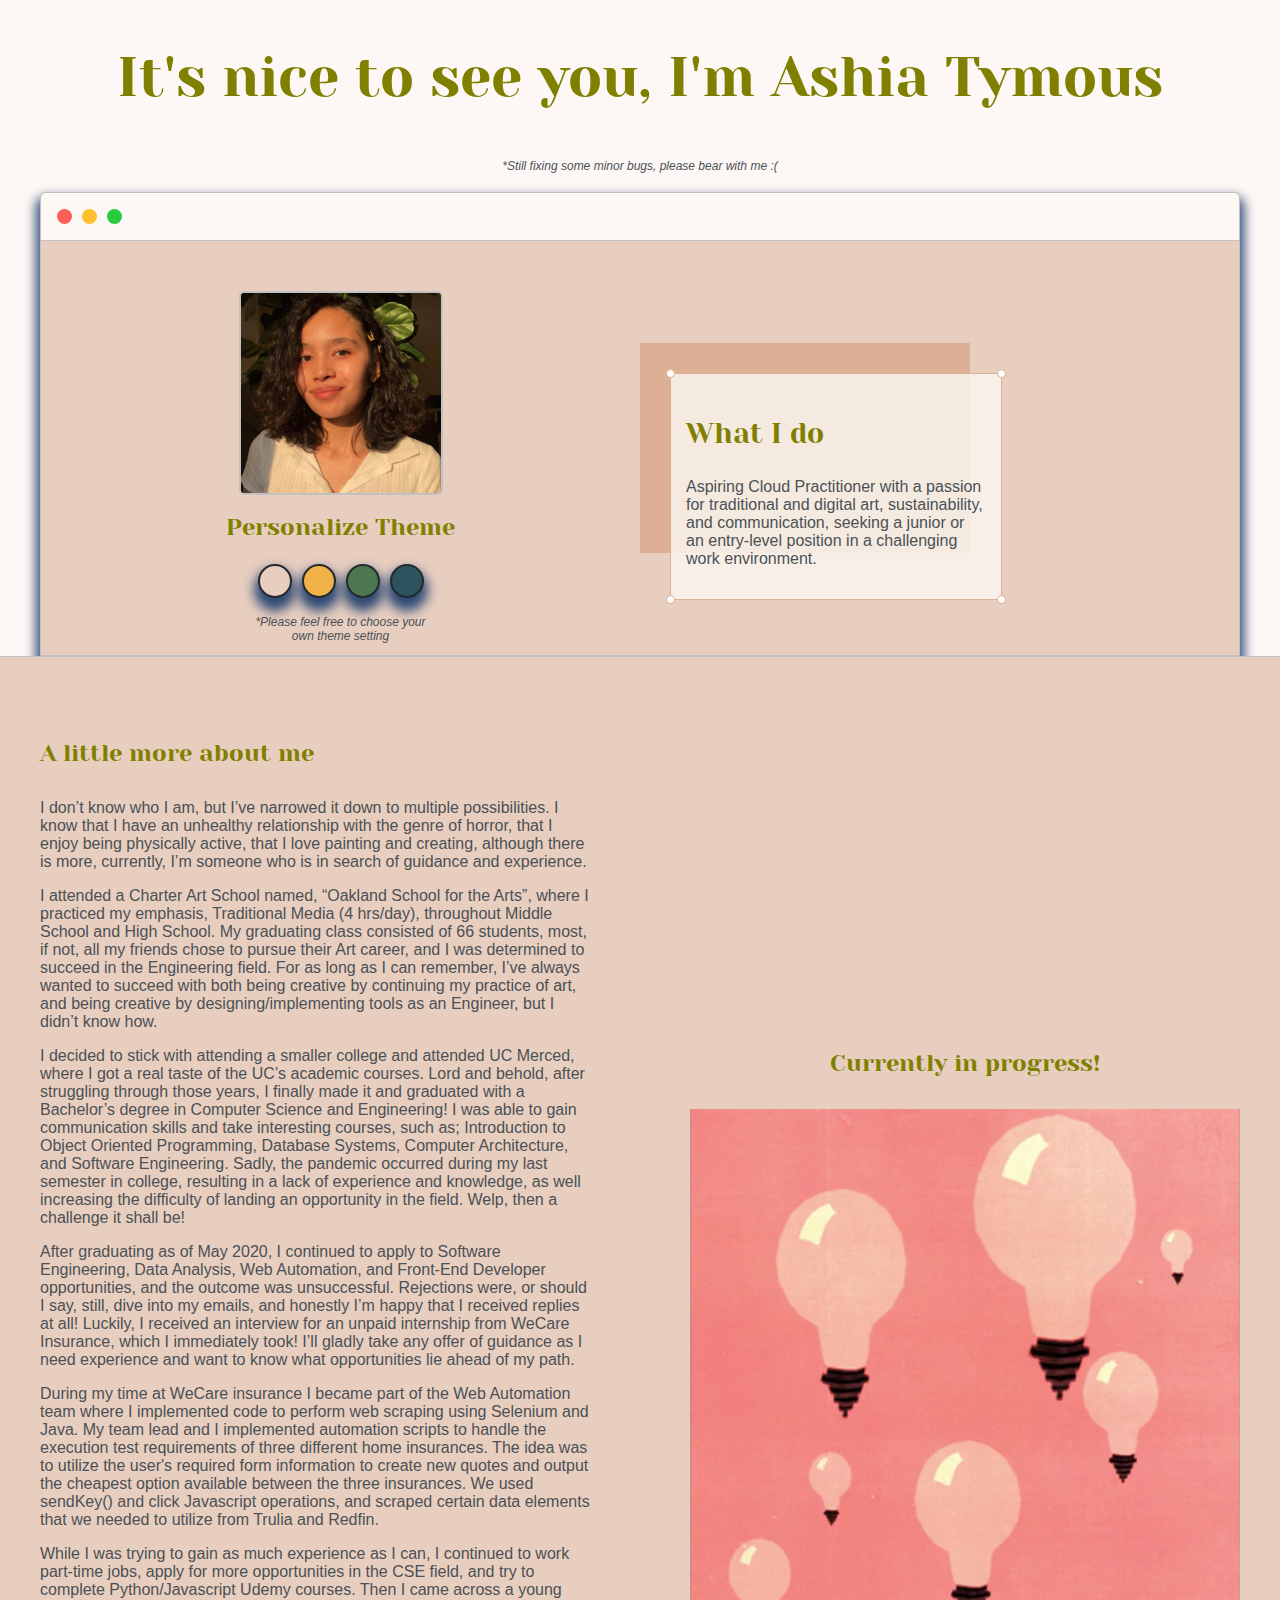
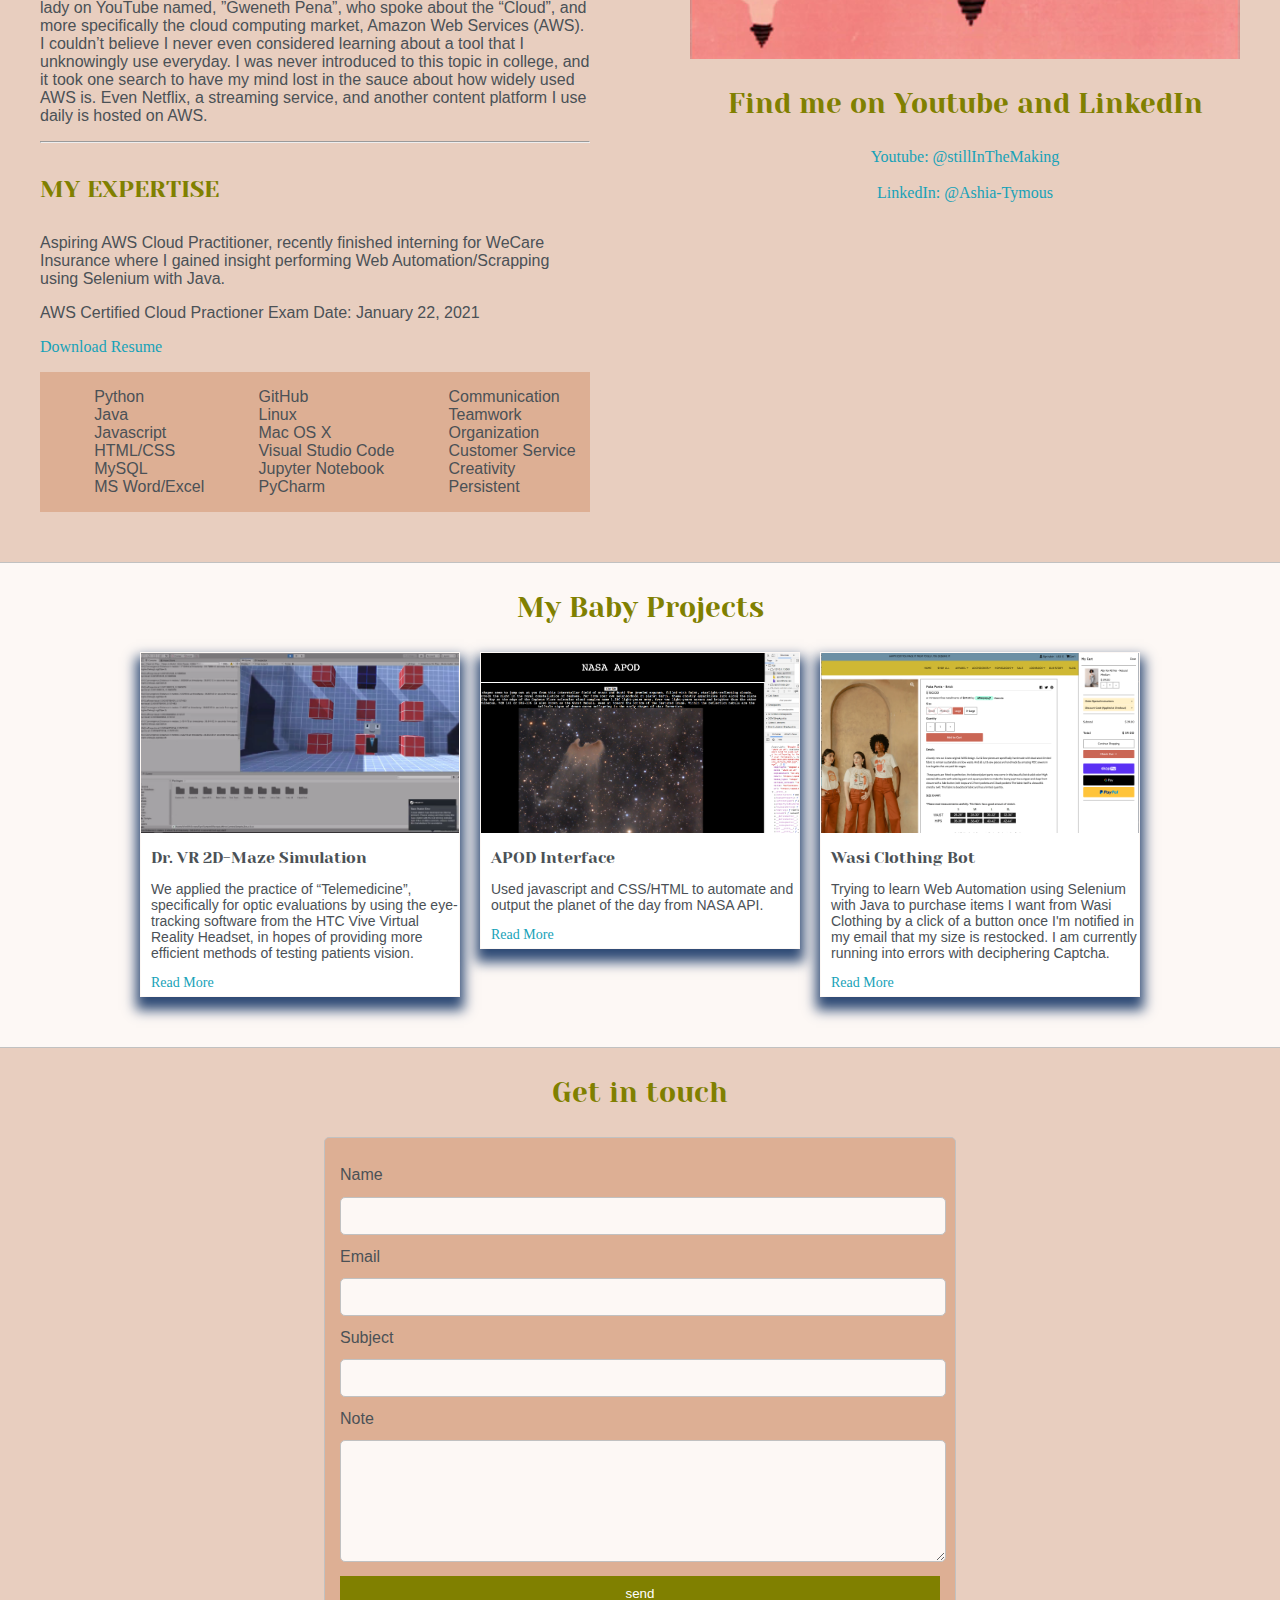
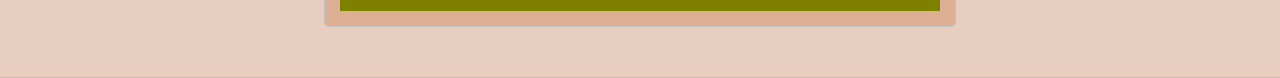
==== index.html @ 69b0d02c "Introduction paragraph" ====
<!DOCTYPE html>
<html lang="en">

<head>
    <meta charset="UTF-8">
    <meta name="viewport" content="width=device-width, initial-scale=1.0, maximum-scale=1,minimum-scale=1">

    <link href="https://fonts.googleapis.com/css2?family=Yeseva+One&display=swap" rel="stylesheet">

   


    <link rel="stylesheet" type="text/css" href="default.css">

     <link id="color-theme" rel="stylesheet" type="text/css" href="">

    <title>Ashia Tymous</title>

</head>

<body>

    <section class="s1">
        <div class="main-container">
            <div class="greeting-wrapper">
                <h1>It's nice to see you, I'm Ashia Tymous</h1>
                <p id="settings-note">*Still fixing some minor bugs, please bear with me :(</p>
            </div>

            <div class="intro-wrapper">
                <div class="navi-wrapper">
                    <div class="dots-wrapper">
                        <div id="dot1" class="browser-dot"> 
                        </div>
                        <div id="dot2" class="browser-dot"> 
                        </div>
                        <div id="dot3" class="browser-dot"> 
                        </div>
                    </div>
                    <ul id="navi">
                        <li><a href="#">Contact</a></li>
                    </ul>
                </div>

                <div class="left-column">
                    <img id="profilePict" src="images/selfie.jpg">
                    <h4 style="text-align: center; line-height:0;">Personalize Theme</h4>
                    <div id="color-theme-wrapper">
                        <div data-mode="kawaii" id="kawaii-feel" class="color-theme-dot"></div>
                        <div data-mode="egg" id="egg-feel" class="color-theme-dot"></div>
                        <div data-mode="green" id="green-feel" class="color-theme-dot"></div>
                        <div data-mode="night" id="night-feel" class="color-theme-dot"></div>
                    </div>
                    <p id="settings-note">*Please feel free to choose your <br>own theme setting</p>
                </div>

                <div class="right-column">

                    <div id="opener-shadow">
                        <div id="opener">
                            <div id="top-left" class="corner"></div>
                            <div id="top-right" class="corner"></div>
                            <h3>What I do</h3>
                            <p>Aspiring Cloud Practitioner with a passion for traditional and digital art, sustainability, and communication, seeking a junior or an entry-level position in a challenging work environment. </p>
                            <div id="bottom-right" class="corner"></div>
                            <div id="bottom-left" class="corner"></div>
                        </div>
                    </div>
                </div>
                
            </div>
        </div>

    </section>
    <section class="s2">
        <div class="main-container">
            <div class="about-me-wrapper">
                <div class="more-about-me">
                    <h4>A little more about me</h4>

                    <p>I don’t know who I am, but I’ve narrowed it down to multiple possibilities. I know that I have an unhealthy relationship with the genre of horror, that I enjoy being physically active, that I love painting and creating, although there is more, currently, I’m someone who is in search of guidance and experience.</p>

                    <p>I attended a Charter Art School named, “Oakland School for the Arts”, where I practiced my emphasis, Traditional Media (4 hrs/day), throughout Middle School and High School. My graduating class consisted of 66 students, most, if not, all my friends chose to pursue their Art career, and I was determined to succeed in the Engineering field. For as long as I can remember, I’ve always wanted to succeed with both being creative by continuing my practice of art, and being creative by designing/implementing tools as an Engineer, but I didn’t know how.
                    </p>

                    <p>I decided to stick with attending a smaller college and attended UC Merced, where I got a real taste of the UC’s academic courses. Lord and behold, after struggling through those years, I finally made it and graduated with a Bachelor’s degree in Computer Science and Engineering! I was able to gain communication skills and take interesting courses, such as; Introduction to Object Oriented Programming, Database Systems, Computer Architecture, and Software Engineering. Sadly, the pandemic occurred during my last semester in college, resulting in a lack of experience and knowledge, as well increasing the difficulty of landing an opportunity in the field. Welp, then a challenge it shall be!</p>

                    <p>After graduating as of May 2020, I continued to apply to Software Engineering, Data Analysis, Web Automation, and Front-End Developer opportunities, and the outcome was unsuccessful. Rejections were, or should I say, still, dive into my emails, and honestly I’m happy that I received replies at all! Luckily, I received an interview for an unpaid internship from WeCare Insurance, which I immediately took! I’ll gladly take any offer of guidance as I need experience and want to know what opportunities lie ahead of my path.
                    </p>

                    <p>During my time at WeCare insurance I became part of the Web Automation team where I implemented code to perform web scraping using Selenium and Java. My team lead and I implemented automation scripts to handle the execution test requirements of three different home insurances. The idea was to utilize the user's required form information to create new quotes and output the cheapest option available between the three insurances. We used sendKey() and click Javascript operations, and scraped certain data elements that we needed to utilize from Trulia and Redfin. 
                    </p>

                    <p>While I was trying to gain as much experience as I can, I continued to work part-time jobs, apply for more opportunities in the CSE field, and try to complete Python/Javascript Udemy courses. Then I came across a young lady on YouTube named, ”Gweneth Pena”, who spoke about the “Cloud”, and more specifically the cloud computing market, Amazon Web Services (AWS). I couldn’t believe I never even considered learning about a tool that I unknowingly use everyday. I was never introduced to this topic in college, and it took one search to have my mind lost in the sauce about how widely used AWS is. Even Netflix, a streaming service, and another content platform I use daily is hosted on AWS.</p>

                    <hr>

                    <h4>MY EXPERTISE</h4>

                    <p>Aspiring AWS Cloud Practitioner, recently finished interning for WeCare Insurance where I gained insight performing Web Automation/Scrapping using Selenium with Java. 
                        
                    <p>AWS Certified Cloud Practioner Exam Date: January 22, 2021
                    </p>
                    <a target="_blank" href="atymous-IT-resume.pdf"> Download Resume</a></p>

                    <div id="skills">
                        <ul>
                            <li>Python</li>
                            <li>Java</li>
                            <li>Javascript</li>
                            <li>HTML/CSS</li>
                            <li>MySQL</li>
                            <li>MS Word/Excel</li>
                        </ul>

                        <ul>
                            <li>GitHub</li>
                            <li>Linux</li>
                            <li>Mac OS X</li>
                            <li>Visual Studio Code</li>
                            <li>Jupyter Notebook</li>
                            <li>PyCharm</li>
                        </ul>

                        <ul>
                            <li>Communication</li>
                            <li>Teamwork</li>
                            <li>Organization</li>
                            <li>Customer Service</li>
                            <li>Creativity</li>
                            <li>Persistent</li>
                        </ul>

                    </div>

                </div>

                <div class="personal-links">
                    <h4>Currently in progress!</h4>
                    <video autoplay loop muted playsinline src="in-the-process.mp4" id="temp-vid">
                    </video>
                    <h3> Find me on Youtube and LinkedIn </h3>
                    <a target="_blank" href="#"> Youtube: @stillInTheMaking</a>
                    <br>
                    <a target="_blank" href="https://www.linkedin.com/in/ashia-tymous/">LinkedIn: @Ashia-Tymous</a>
                </div>
            </div>
        </div>
    </section>

    <section class="s1">
        <div class="main-container">
            <h3 style="text-align: center;">My Baby Projects</h3>
            <div class="project-wrapper">

                <div>
                    <div class="proj">
                        <img class = "proj-img" src="images/vr-proj.jpg">
                        <div class="preview">
                            <h6 class="preview-title"> Dr. VR 2D-Maze Simulation </h6>
                            <p class="preview-sum"> We applied the practice of “Telemedicine”, specifically for optic evaluations by using the eye-tracking software from the  HTC Vive Virtual Reality Headset, in hopes of providing more efficient methods of testing patients vision. </p>
                            <a href="https://github.com/Dr-VR/2d_maze_simulation">Read More</a>
                        </div>
                    </div>
                </div>
                <div>
                    <div class="proj">
                        <img class = "proj-img" src="images/proj2.jpg">
                        <div class="preview">
                            <h6 class="preview-title"> APOD Interface </h6>
                            <p class="preview-sum"> Used javascript and CSS/HTML to automate and output the planet of the day from NASA API. </p>
                            <a href="https://github.com/atymous/Nasa-API-Beginner">Read More</a>
                        </div>
                    </div>
                </div>
                <div>
                    <div class="proj">
                        <img class = "proj-img" src="images/WasiClothingSiteImage.jpg">
                        <div class="preview">
                            <h6 class="preview-title"> Wasi Clothing Bot </h6>
                            <p class="preview-sum"> Trying to learn Web Automation using Selenium with Java to purchase items I want from Wasi Clothing by a click of a button once I'm notified in my email that my size is restocked. I am currently running into errors with deciphering Captcha.</p>
                            <a href="https://github.com/atymous/WasiClothing-Bot">Read More</a>
                        </div>
                    </div>
                </div>
            </div>
        </div>
    </section>

    <section class="s2">
        <div class="main-container">
      
            <h3 style="text-align: center;" id="git"> Get in touch </h3>     
            
            <form id="contact-form">

                <label>Name</label>
                <input class="input-field" type="text" name="name">

                <label>Email</label>
                <input class="input-field" type="text" name="email">

                <label>Subject</label>
                <input class="input-field" type="text" name="subject">

                <label>Note</label>
                <textarea class="input-field" name="note"></textarea>

                <input id="submit-btn" type="submit" value="send">

            </form>
        </div>
    </section>
    <script type="text/Javascript" src="performAction.js"></script>

</body>

</html>
---- default.css ----
:root {
    --mainBackground: #fdf8f5;
    --secondBackground: #e8cebf;
    --colorBorder: #c1c1c1;
    --boldText: olive;
    --lightText: #4b5156;

    --colorThemeDotBorder:#24292e;

    --openerTransparent: rgb(251, 249, 243, 0.8);
    --openerShadow: #ddaf94;
    --openerShadowBorder: #ddaf94;
    --contactBtnColor: olive;
}

html,
body {
    padding: 0;
    margin: 0;
}

/* '*' refers to all the child elements within body 
--> this way the transition is a lot smoother ! */
body *{
    transition: 0.3s;
}

h1,
h2,
h3,
h4,
h5,
h6,
strong {
    color: var(--boldText);
    font-family: 'Yeseva One', cursive;
    font-weight: 500;
}

p,
li,
span,
label,
input,
textarea {
    color: var(--lightText);
    font-family: 'Josefin Sans', sans-serif;
}

a{
    text-decoration: none;
    color: #17a2b8
}

ul{
    list-style:none;
}

h1 {font-size: 56px;}
h2 {font-size: 36px;}
h3 {font-size: 28px;}
h4 {font-size: 24px;}
h5 {font-size: 2px;}
h6 {font-size: 16px;}

.s1 {
    background-color: var(--mainBackground);
    border-bottom: 1px solid var(--colorBorder);
    overflow:auto; 
}

.s2 {
    background-color: var(--secondBackground);
    border-bottom: 1px solid var(--colorBorder);
    /* forgot to add, explained why background for s2 wasn't fully expanded */
    overflow: auto;
}

.main-container{
    width: 1200px;
    margin: 0 auto;
}

.greeting-wrapper{
    display: grid;
    text-align: center;
    align-content:center;
    min-height: 12em;
}

.intro-wrapper{
    background-color: var(--secondBackground);
    border:1px solid var(--colorBorder);
    border-radius: 5px 5px 0 0;

    -webkit-box-shadow: 0px 9px 12px 4px rgba(46,74,117,1);
    -moz-box-shadow: 0px 9px 12px 4px rgba(46,74,117,1);
    box-shadow: 0px 9px 12px 4px rgba(46,74,117,1);

    display: grid;
    grid-template-columns: 1fr 1fr;
        grid-template-areas: 
        'navi-wrapper navi-wrapper'
        'left-column right-column';
}

.navi-wrapper{
    border-radius: 5px 5px 0 0;
    grid-area: navi-wrapper;
    border-bottom: 1px solid var(--colorBorder);
    display: flex;
    justify-content: space-between;
    align-items: center;
    background-color: var(--mainBackground);
}

/* want ot keep color consistent for navi link */
#navi a{
    color: var(--mainBackground);
}

#navi{
    margin: 0;
    padding: 10px;
}

#navi li{
    display: inline-block;
    margin-right: 5px;
    margin-left:5px;
}

.dots-wrapper{
    display: flex;
    padding: 11px;
}

.browser-dot{
    background-color: black;
    height: 15px;
    width: 15px;
    border-radius: 50%;
    margin: 5px;
    
}

#dot1{
    background-color: #FC6058;
}

#dot2{
    background-color: #FEC02F;
}

#dot3{
    background-color: #2ACA3E;
}

.left-column{
    grid-area: left-column;
    padding-top: 50px;
    padding-bottom: 50 ox;
}

#profilePict{
    display: block;
    margin: 0 auto;

    height: 200px;
    width: 200px;
    object-fit: cover;
    border: 2px solid var(--colorBorder);
    border-radius: 5px;
}

#color-theme-wrapper{
    display: flex;
    justify-content: center;
}

.color-theme-dot{
    height: 30px;
    width: 30px;
    border-radius: 50%;
    background-color: black;

    margin: 5px;
    border: 2px solid var(--colorThemeDotBorder);

    -webkit-box-shadow: 0px 9px 12px 4px rgba(46,74,117,1);
    -moz-box-shadow: 0px 9px 12px 4px rgba(46,74,117,1);
    box-shadow: 0px 9px 12px 4px rgba(46,74,117,1);

    cursor: pointer;
}

.color-theme-dot:hover{
    border-width: 5px;
}

#kawaii-feel{
    background-color: var(--secondBackground);
}

#egg-feel{
    background-color: #f1b24a;
}

#green-feel{
    background-color: #4d774e;
}
#night-feel{
    background-color: #2d545e;
}
/*
#alien-feel{
    background-color: #161748;
}
*/

#settings-note{
    font-size: 12px;
    font-style: italic;
    text-align: center;
}

.right-column{
    grid-area: right-column;
    display: grid;
    align-content: center;

    /* include padding when centering and decreasing screen size
    removes overflow with the intro box */
    padding-top: 50px;
    padding-bottom: 50px;
}

#opener-shadow{
    background-color: var(--openerShadow);
    max-width: 300px;
    height: 180px;
    padding-left: 30px;
    padding-top: 30px;
}

#opener{
    width: 300px;
    border: 1.5px solid var(--openerShadowBorder);
    background-color: var(--openerTransparent);
    padding: 15px;
    position: relative;
}

.corner{
    width:7px;
    height: 7px;
    border-radius: 50%;
    border: 1.5px solid #ddaf94;
    background-color: #fff;
    position: absolute;
}

#top-left{
    top: -5px;
    left: -5px;
}

#top-right{
    top: -5px;
    right: -5px;
}

#bottom-right{
    bottom: -5px;
    right: -5px;
}

#bottom-left{
    bottom: -5px;
    left: -5px;
}

/* first display grid so we can utilize the columns */
.about-me-wrapper{
    display: grid;
    /* repeat(atuto-fit, minmax(320px, 1fr))
    says, repeat this section here, autofit these sections
    and repeat once it starts reaching 320px (crushing), then
    naturally stack these items  */
    grid-template-columns: repeat(auto-fit, minmax(320px, 1fr));

    /* adjust about-me section */
    padding-bottom: 50px;
    padding-top: 50px;

    /* create a gap*/
    gap: 100px;
}
/* display skills using flex to help align both skill boxes*/
#skills{
    display: flex;
    /* space-evenly both skill columns*/
    justify-content: space-evenly;
    background-color: var(--openerShadow);
}

/* use grid to align temporary image */
.personal-links{
    display: grid;
    align-content: center;
    text-align: center;
}

#temp-vid{
    width: 100%;
}

.project-wrapper{
    display: grid;
    grid-template-columns: repeat(auto-fit, 320px);
    /* want everything centered */
    gap: 20px;
    justify-content: center;

    /* add padding to bottom of wrapper so image is not incontact 
    with the bottom of wrapper */
    padding-bottom: 50px;
    font-size: 14px;
}

/* create a shadow behind boxes */
.proj{
    border: 1px solid var(--mainBackground);

    -webkit-box-shadow: 0px 9px 12px 4px rgba(46,74,117,1);
    -moz-box-shadow: 0px 9px 12px 4px rgba(46,74,117,1);
    box-shadow: 0px 9px 12px 4px rgba(46,74,117,1);
}

.proj-img{
    display: block;
    width: 100%;
    height: 180px;
    /* want to display as a block 
    need to fix the stretch of image by implementing a gap */
    object-fit: cover;
    /*image is less strecthed but not done*/
}

/* preview --> wrapper around text */
.preview{
    background-color: #fff;
    padding-top: 15px;
    padding-left: 10px;
    padding-bottom: 5px;
}

/* I don't want these colors to change when the user chooses their theme color */
.preview-title{
    color: var(--lightText);
    /* adjust the line height */
    margin: 0;
}

.preview-sum{
    color: #4b5156;
    font: 16px;
}

/* display the contact form */
#contact-form{
    display: block;
    max-width: 600px;
    margin: 0 auto;
    border: 1px solid var(--colorBorder);
    padding: 15px;
    border-radius: 5px;
    background-color: var(--openerShadow);
    margin-bottom: 50px;

}

/* trying to fix the wide border above "Get in Touch "
#git{
    background-color: var(--secondaryColor);
}
*/
/* need to align and create space/height for input fields */
#contact-form label{
    /* do this by creating line height */
    line-height: 2.7em;
}

/* make some more space for text area */
#contact-form textarea{
    min-height: 100px;
    font-size: 14px;
}

/* now align the actual ianput fields for the contact form */
.input-field{
    width: 100%;
    padding-top: 10px;
    padding-bottom: 10px;
    border-radius: 5px;
    font-size: 14px;
    background-color: var(--mainBackground);
    border: 1px solid var(--colorBorder);
}

#submit-btn{
    margin-top: 10px;
    width: 100%;
    padding-top: 10px;
    padding-bottom: 10px;
    color: #fff;
    background-color: var(--contactBtnColor);
    border: none;
}

@media screen and (max-width: 1200px){
    .main-container{
    width: 95%;
    }
}

/* utilize the grid template for the intro wrapper 
 I want the right column to go below the left column when
screen size is reached by altering column order */
@media screen and (max-width: 800px){
    .intro-wrapper{
        grid-template-columns: 1fr;
        grid-template-areas: 
        'navi-wrapper'
        'left-column'
        'right-column';
    }
/* .right-column already declared as a grid. */
    .right-column{
        justify-content: center;
    }
}
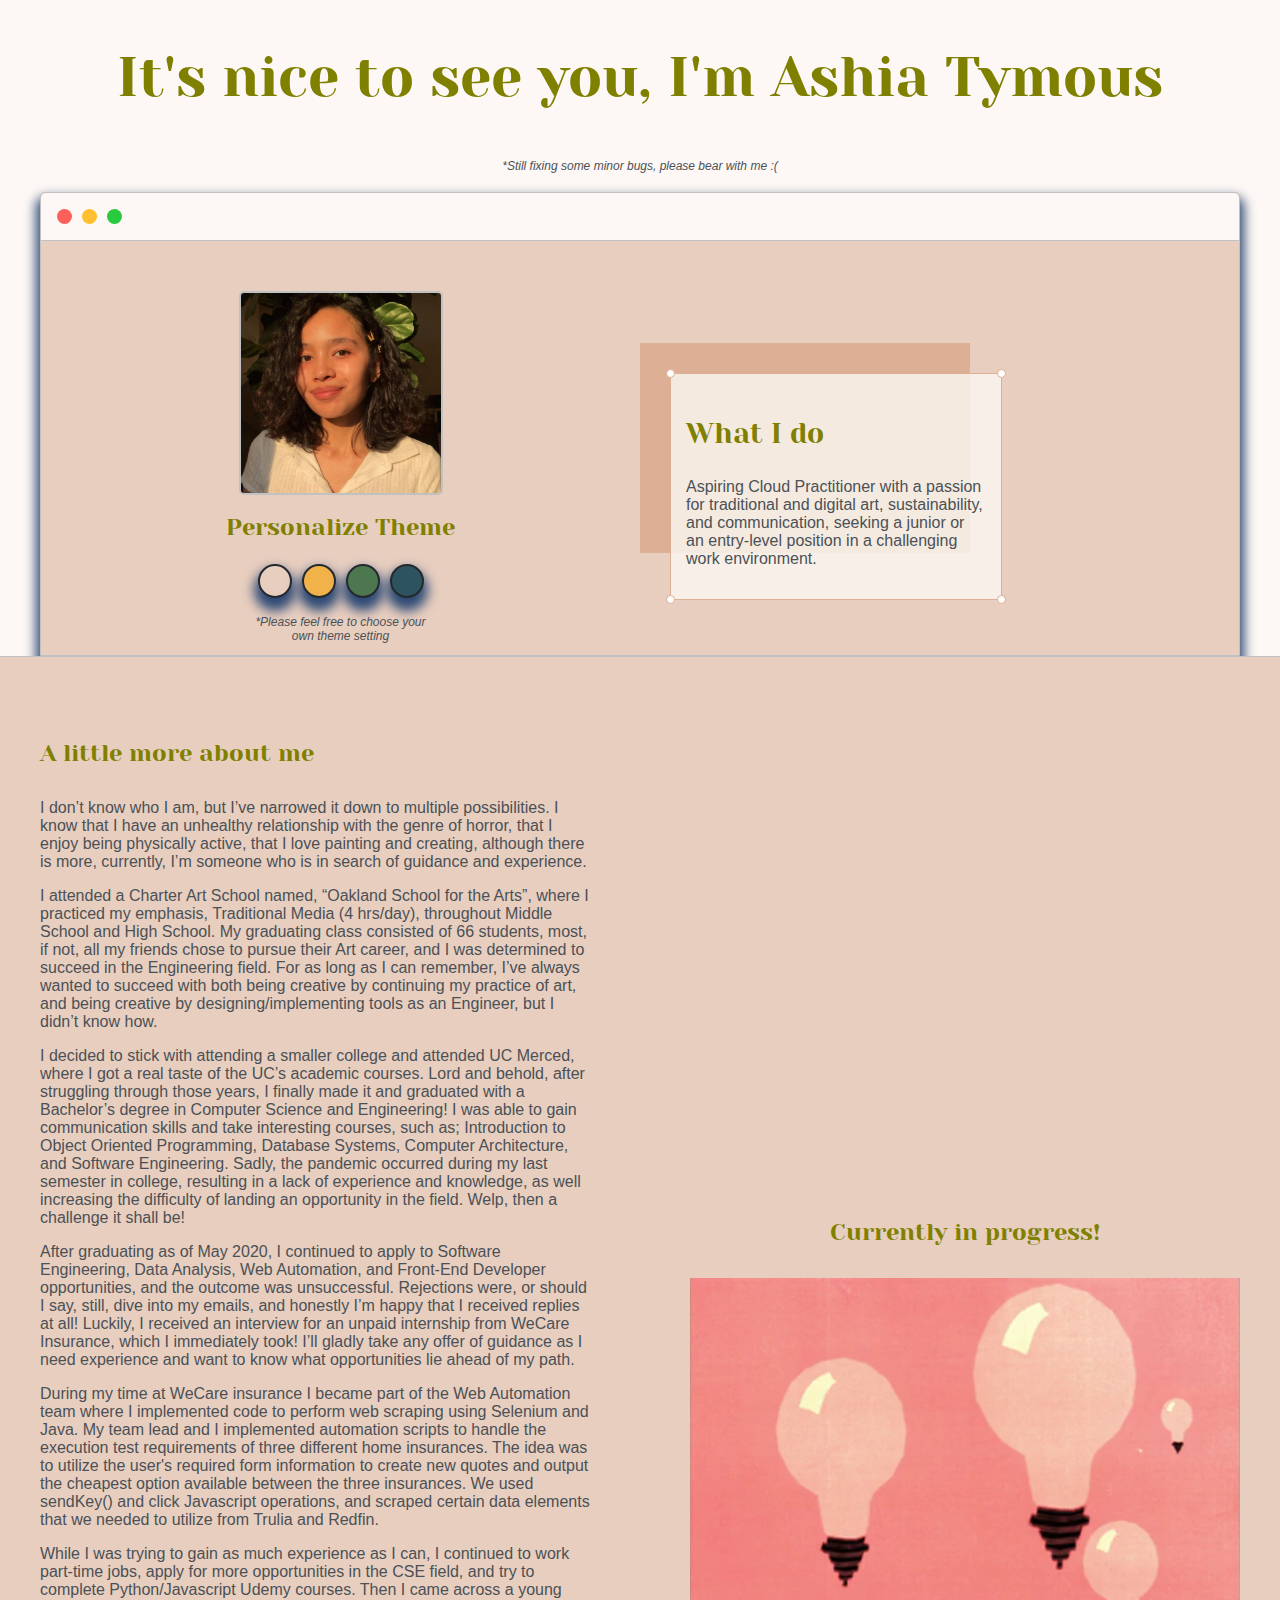
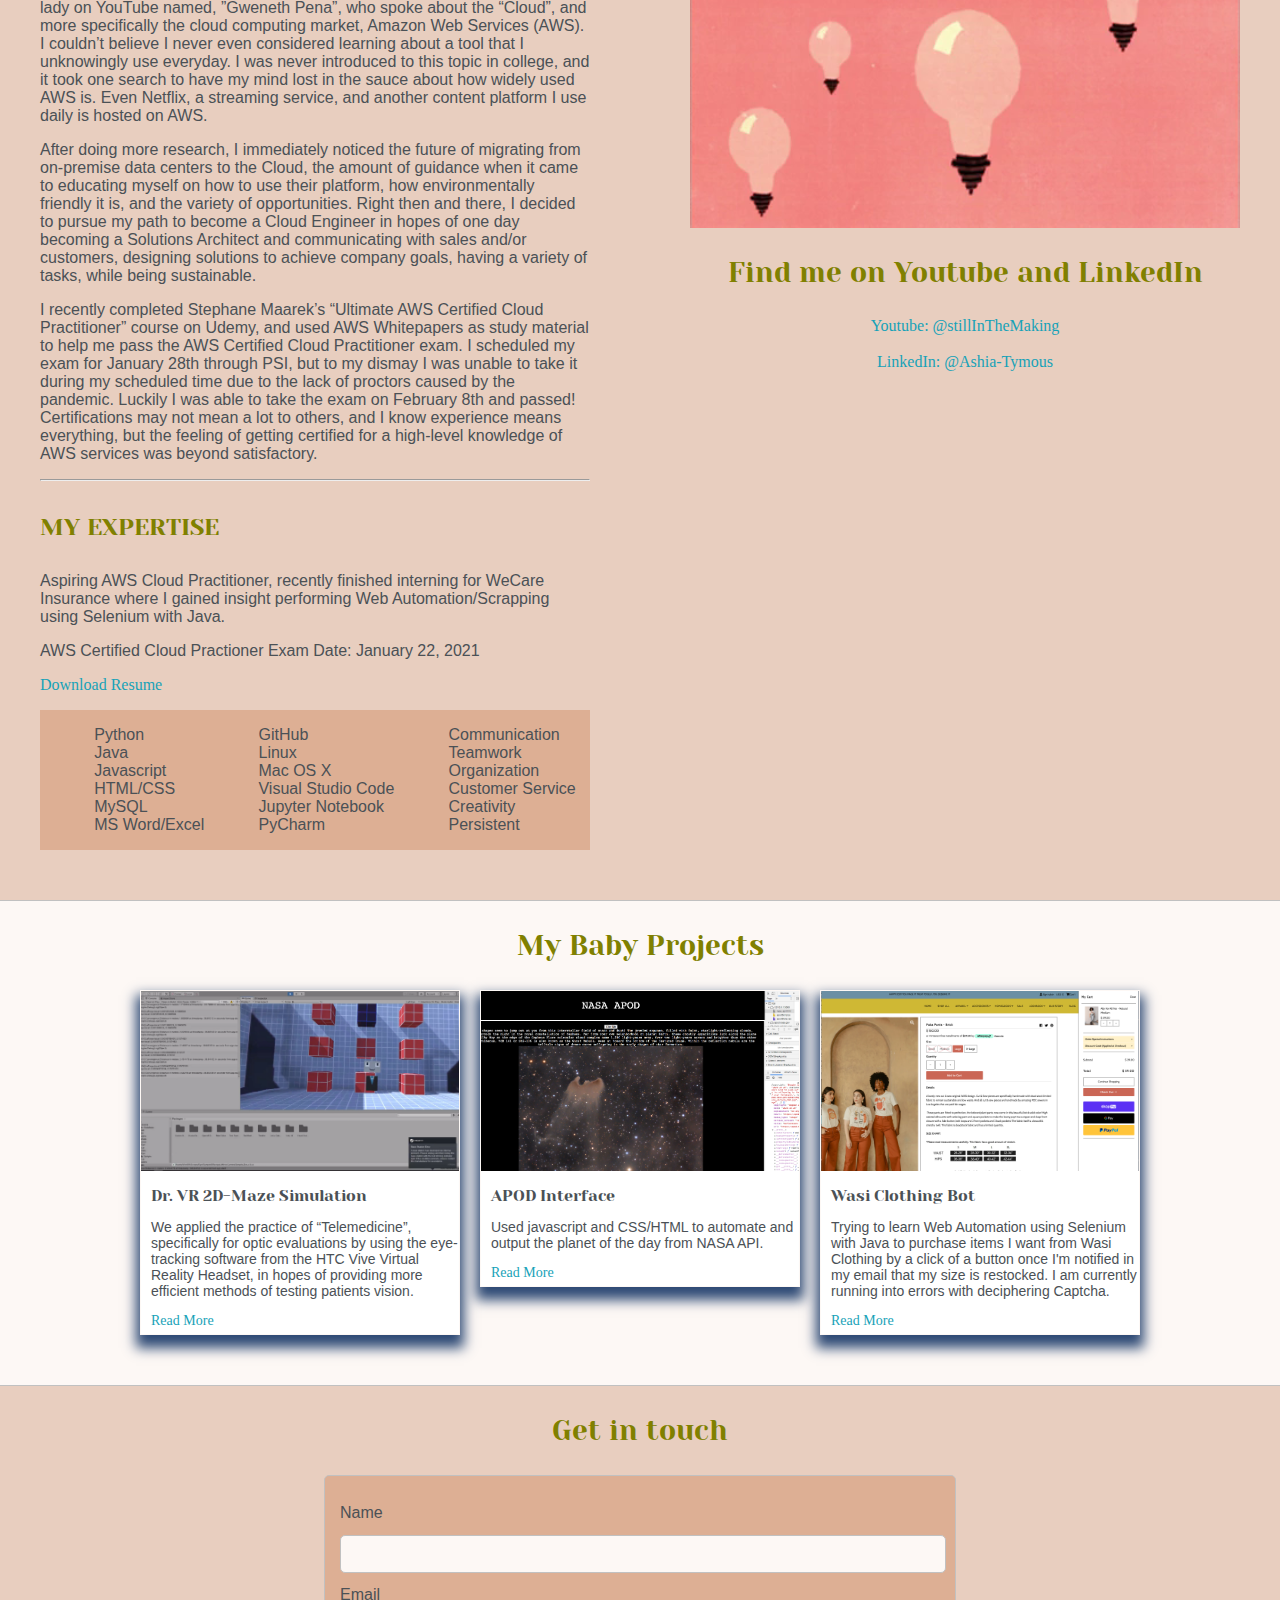
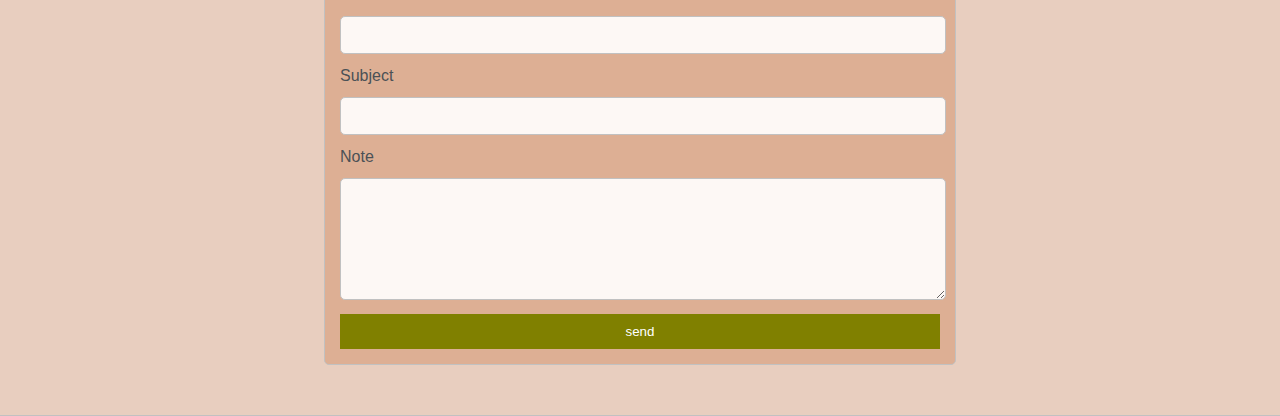
==== commit 131ae47f: "More introduction paragraphs" ====
--- a/index.html
+++ b/index.html
@@ -92,6 +92,12 @@
                     </p>
 
                     <p>While I was trying to gain as much experience as I can, I continued to work part-time jobs, apply for more opportunities in the CSE field, and try to complete Python/Javascript Udemy courses. Then I came across a young lady on YouTube named, ”Gweneth Pena”, who spoke about the “Cloud”, and more specifically the cloud computing market, Amazon Web Services (AWS). I couldn’t believe I never even considered learning about a tool that I unknowingly use everyday. I was never introduced to this topic in college, and it took one search to have my mind lost in the sauce about how widely used AWS is. Even Netflix, a streaming service, and another content platform I use daily is hosted on AWS.</p>
+
+                    <p>After doing more research, I immediately noticed the future of migrating from on-premise data centers to the Cloud, the amount of guidance when it came to educating myself on how to use their platform, how environmentally friendly it is, and the variety of opportunities. Right then and there, I decided to pursue my path to become a Cloud Engineer in hopes of one day becoming a Solutions Architect and communicating with sales and/or customers, designing solutions to achieve company goals, having a variety of tasks, while being sustainable.</p>
+
+                    <p>I recently completed Stephane Maarek’s “Ultimate AWS Certified Cloud Practitioner” course on Udemy, and used AWS Whitepapers as study material to help me pass the AWS Certified Cloud Practitioner exam. I scheduled my exam for January 28th through PSI, but to my dismay I was unable to take it during my scheduled time due to the lack of proctors caused by the pandemic. Luckily I was able to take the exam on February 8th and passed! Certifications may not mean a lot to others, and I know experience means everything, but the feeling of getting certified for a high-level knowledge of AWS services was beyond satisfactory.</p>
+
+                    
 
                     <hr>
 
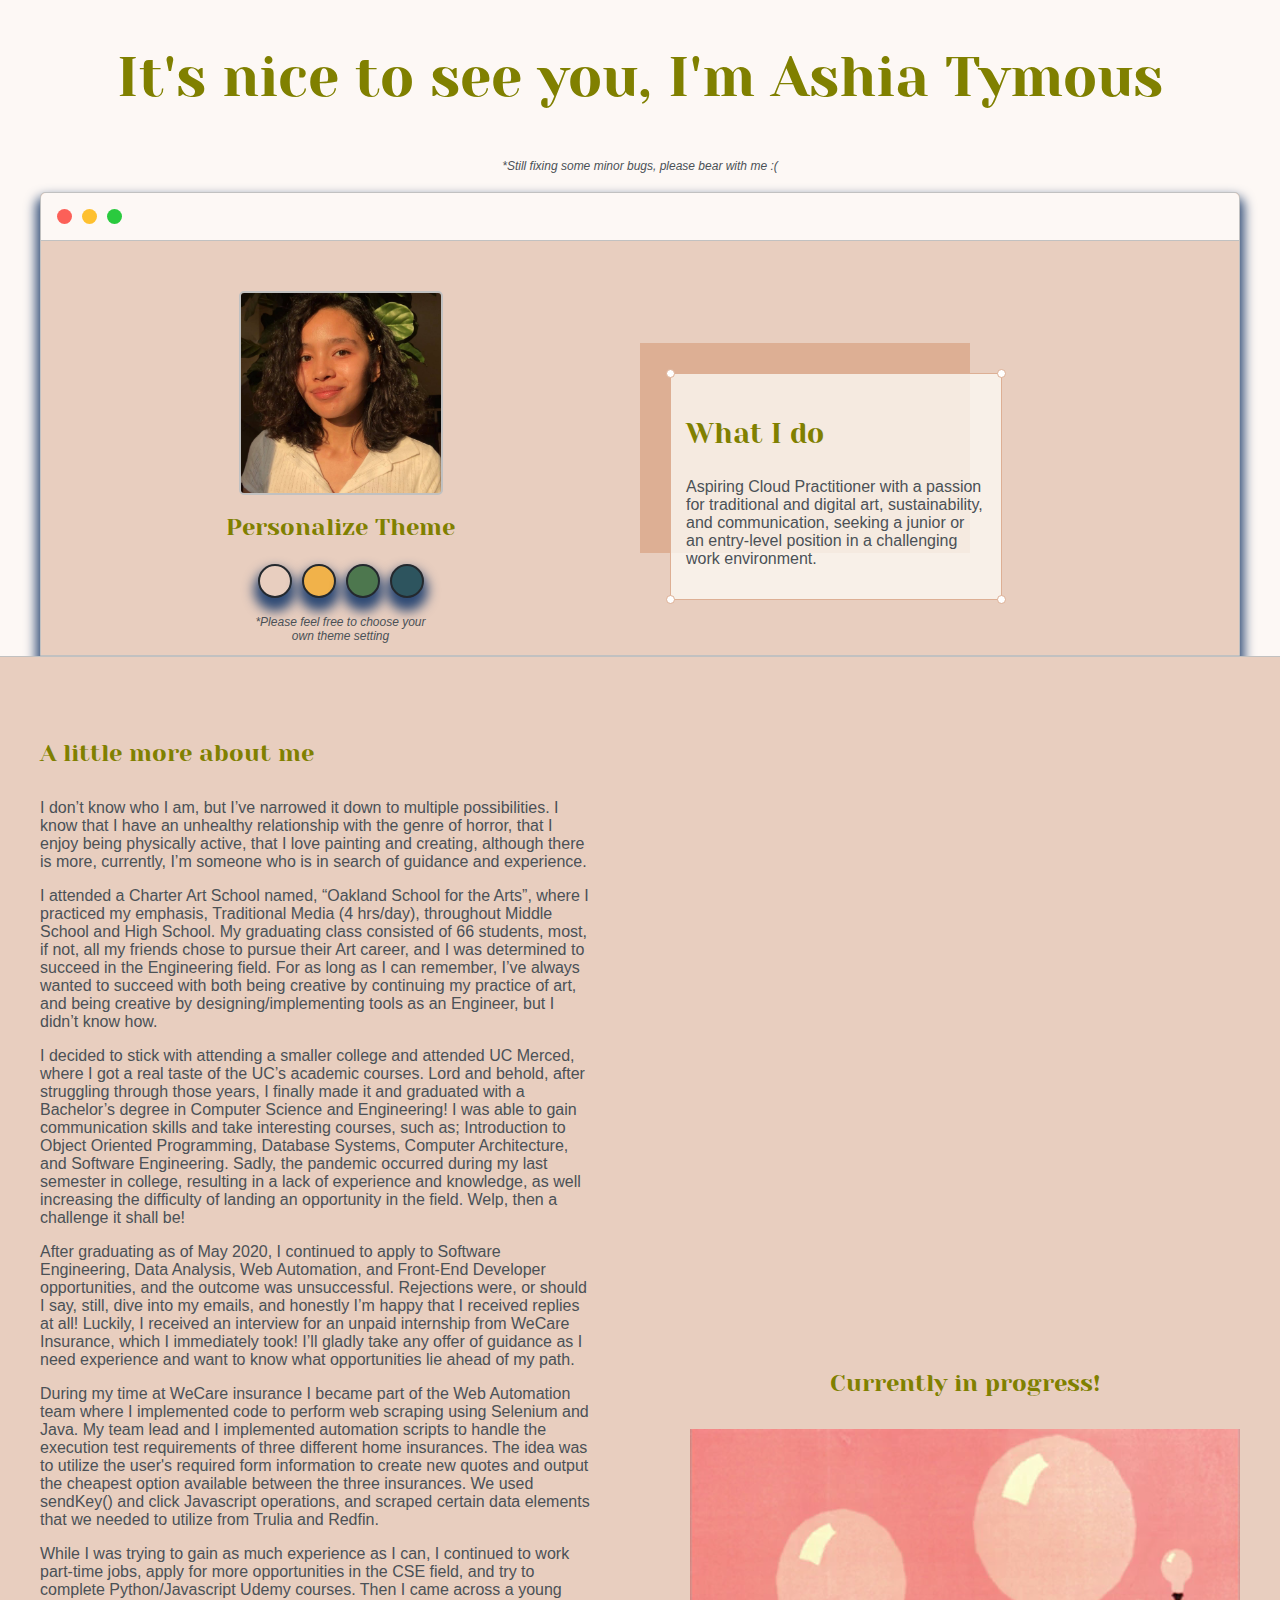
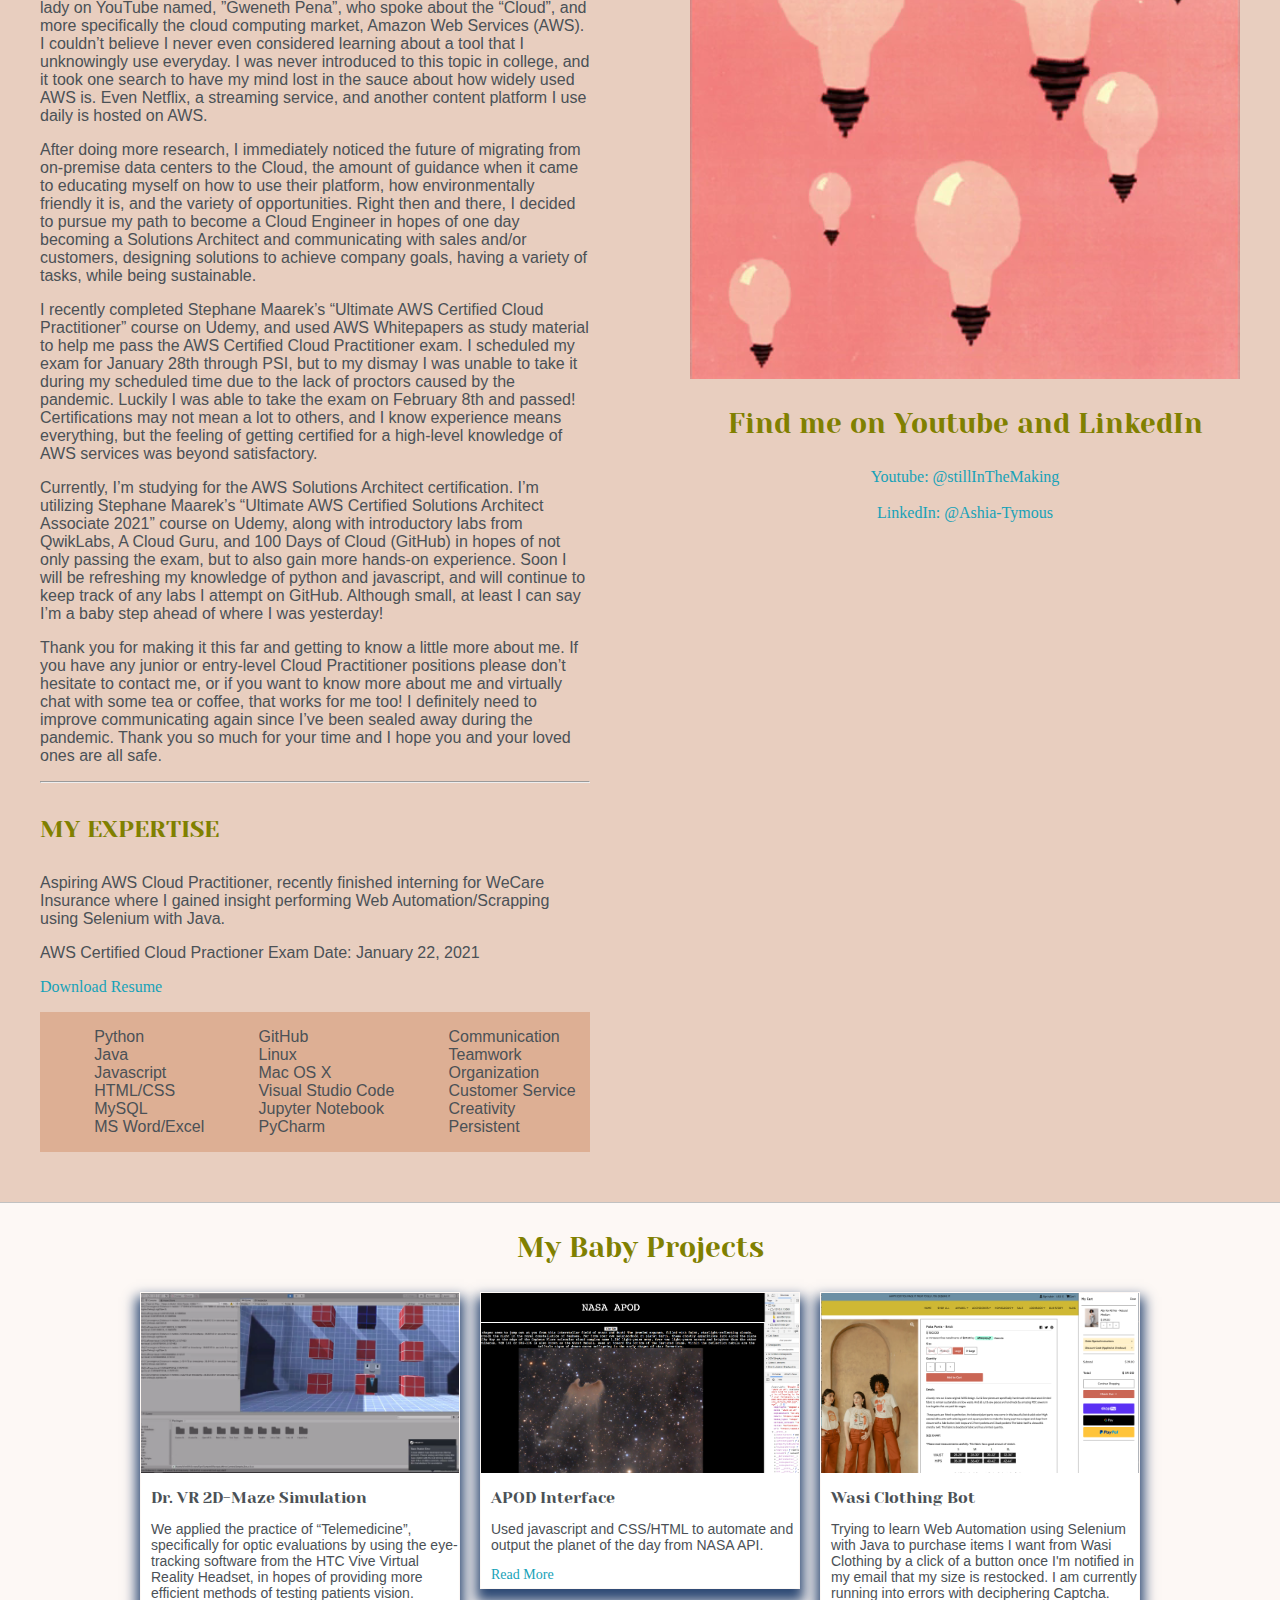
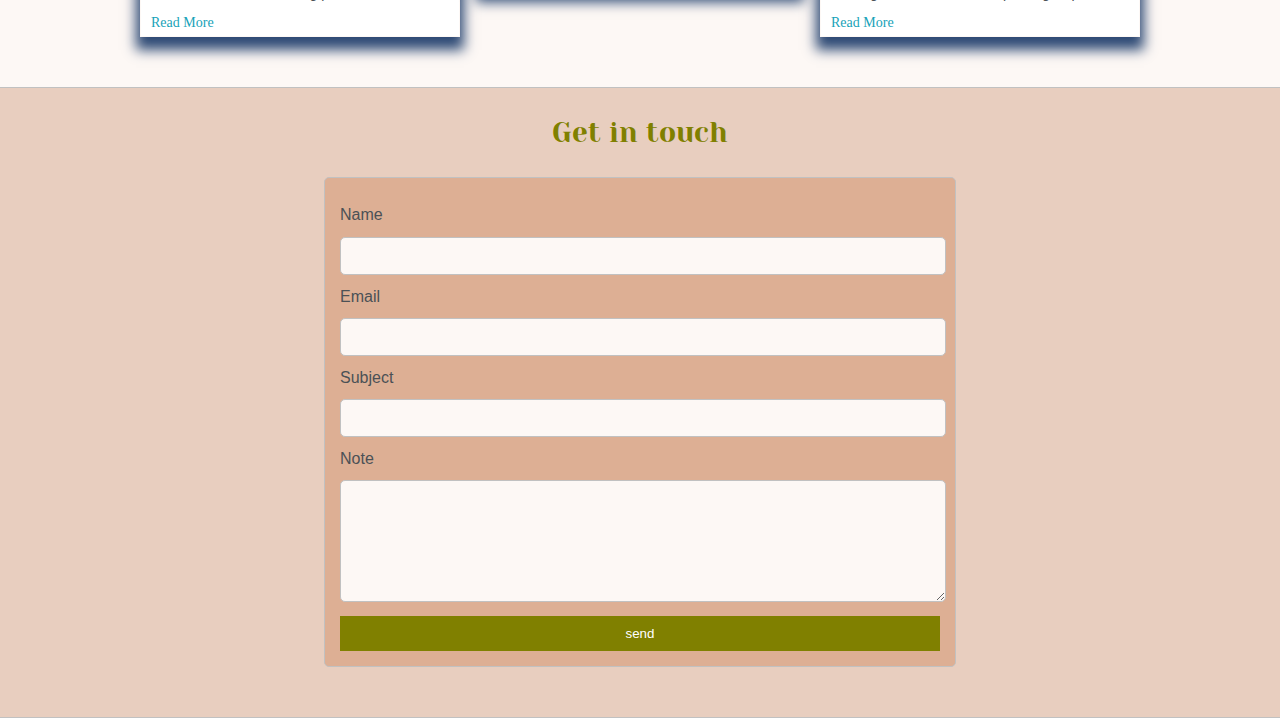
==== commit 6a60b3f3: "More introduction paragraphs" ====
--- a/index.html
+++ b/index.html
@@ -97,7 +97,9 @@
 
                     <p>I recently completed Stephane Maarek’s “Ultimate AWS Certified Cloud Practitioner” course on Udemy, and used AWS Whitepapers as study material to help me pass the AWS Certified Cloud Practitioner exam. I scheduled my exam for January 28th through PSI, but to my dismay I was unable to take it during my scheduled time due to the lack of proctors caused by the pandemic. Luckily I was able to take the exam on February 8th and passed! Certifications may not mean a lot to others, and I know experience means everything, but the feeling of getting certified for a high-level knowledge of AWS services was beyond satisfactory.</p>
 
-                    
+                    <p>Currently, I’m studying for the AWS Solutions Architect certification. I’m utilizing Stephane Maarek’s “Ultimate AWS Certified Solutions Architect Associate 2021” course on Udemy, along with introductory labs from QwikLabs, A Cloud Guru, and 100 Days of Cloud (GitHub) in hopes of not only passing the exam, but to also gain more hands-on experience. Soon I will be refreshing my knowledge of python and javascript, and will continue to keep track of any labs I attempt on GitHub. Although small, at least I can say I’m a baby step ahead of where I was yesterday!</p>
+
+                    <p>Thank you for making it this far and getting to know a little more about me. If you have any junior or entry-level Cloud Practitioner positions please don’t hesitate to contact me, or if you want to know more about me and virtually chat with some tea or coffee, that works for me too! I definitely need to improve communicating again since I’ve been sealed away during the pandemic. Thank you so much for your time and I hope you and your loved ones are all safe.</p>
 
                     <hr>
 
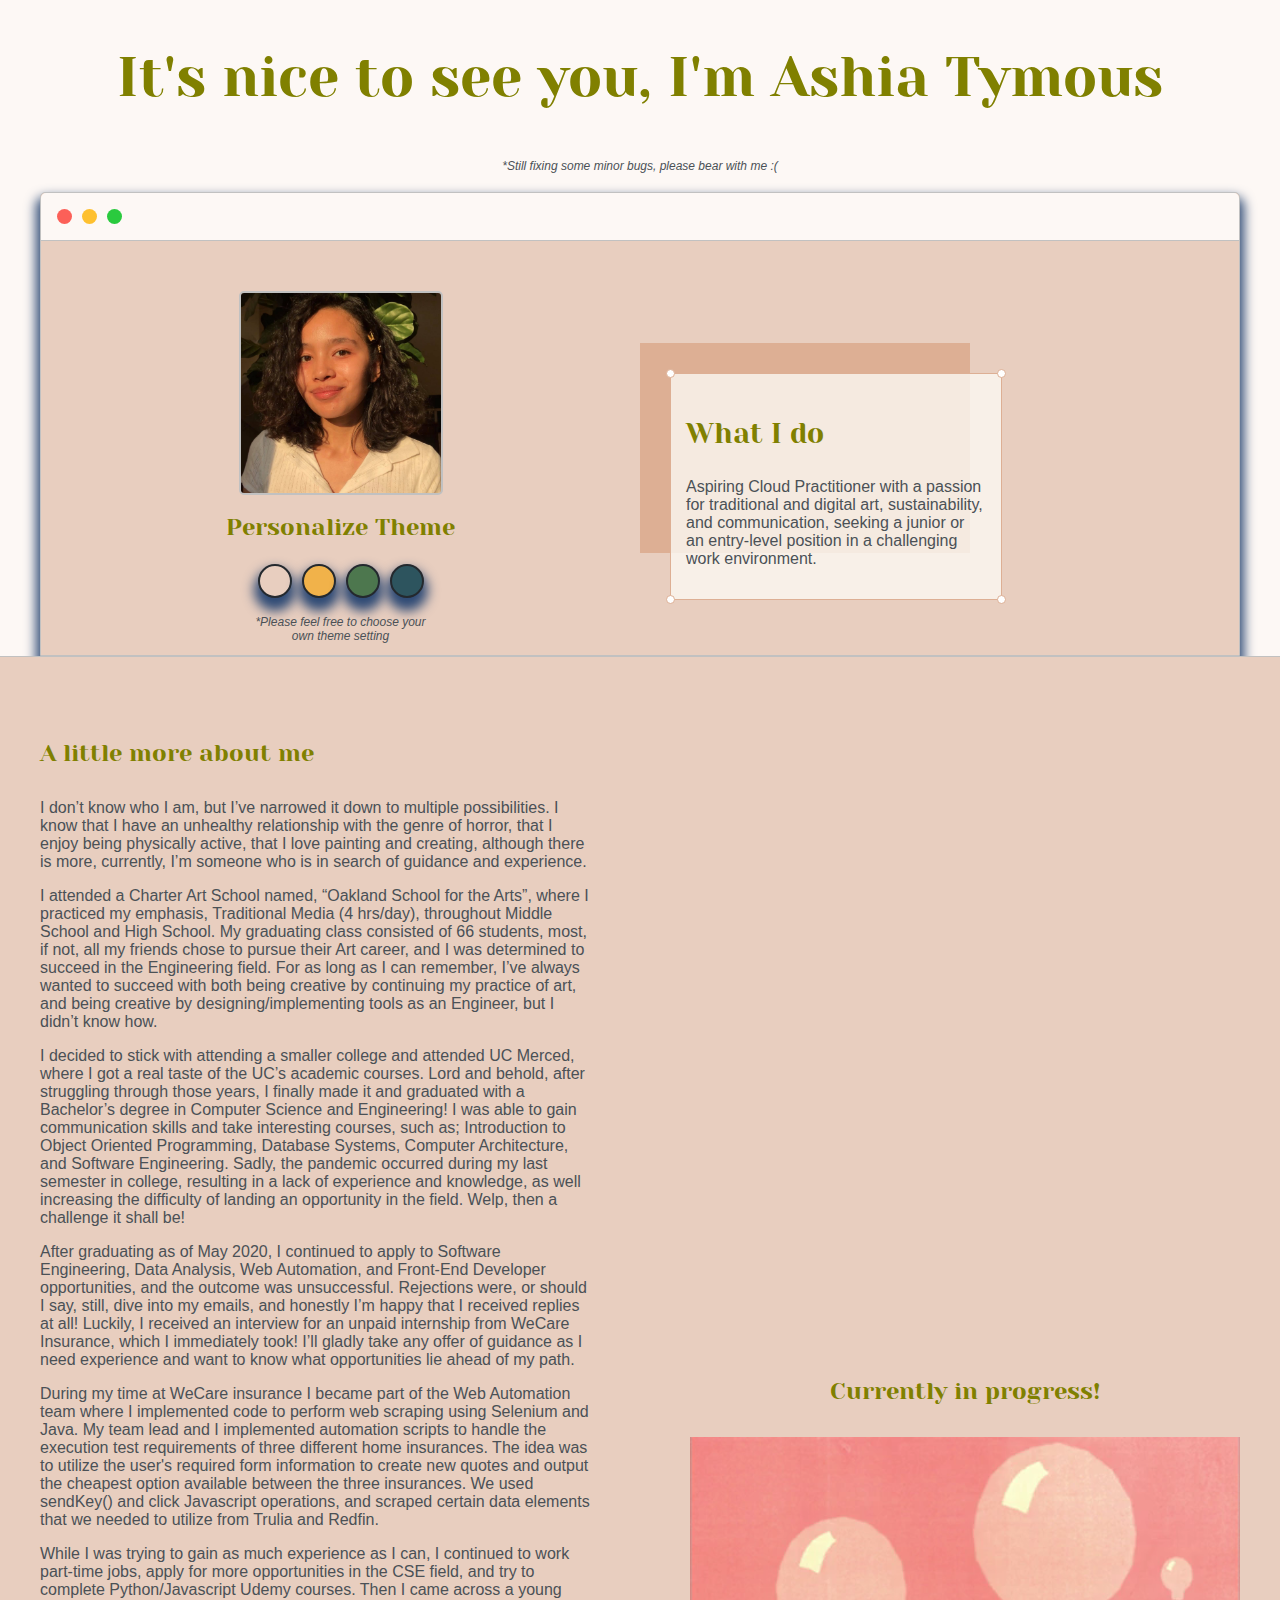
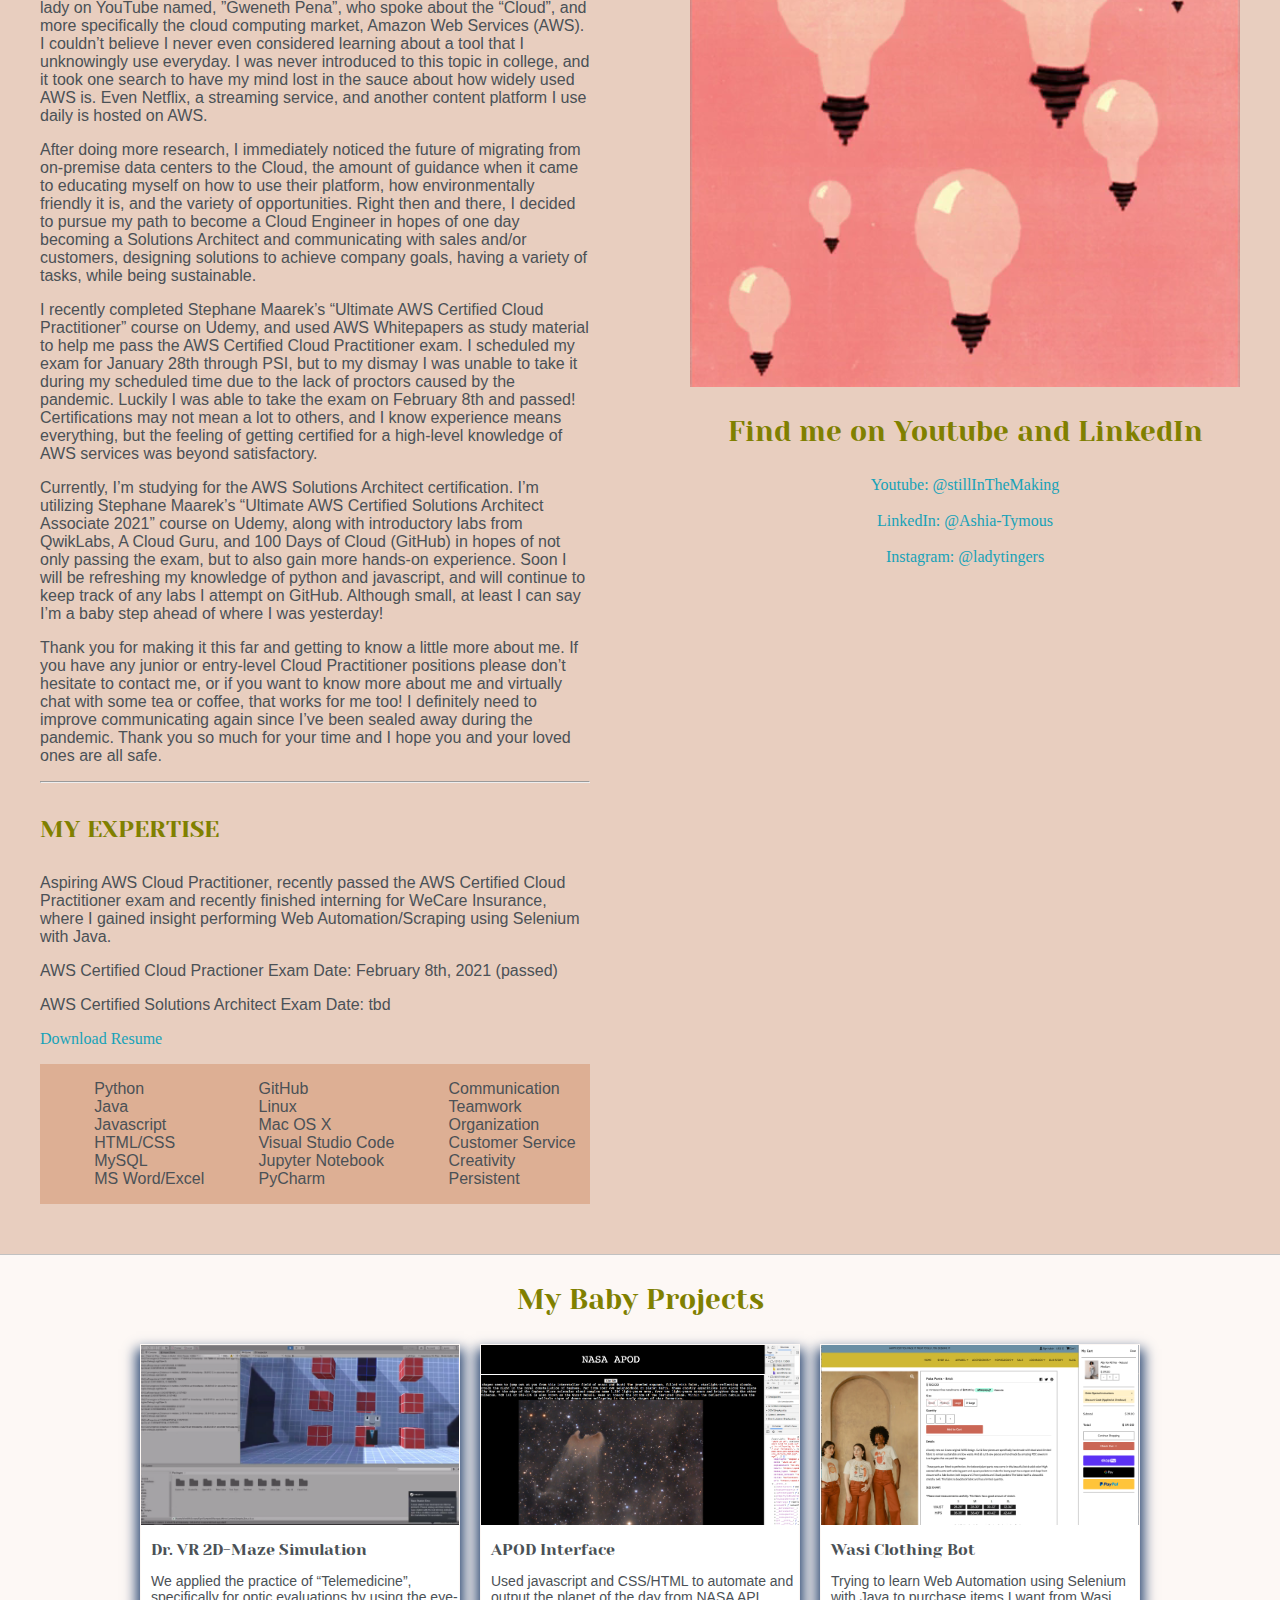
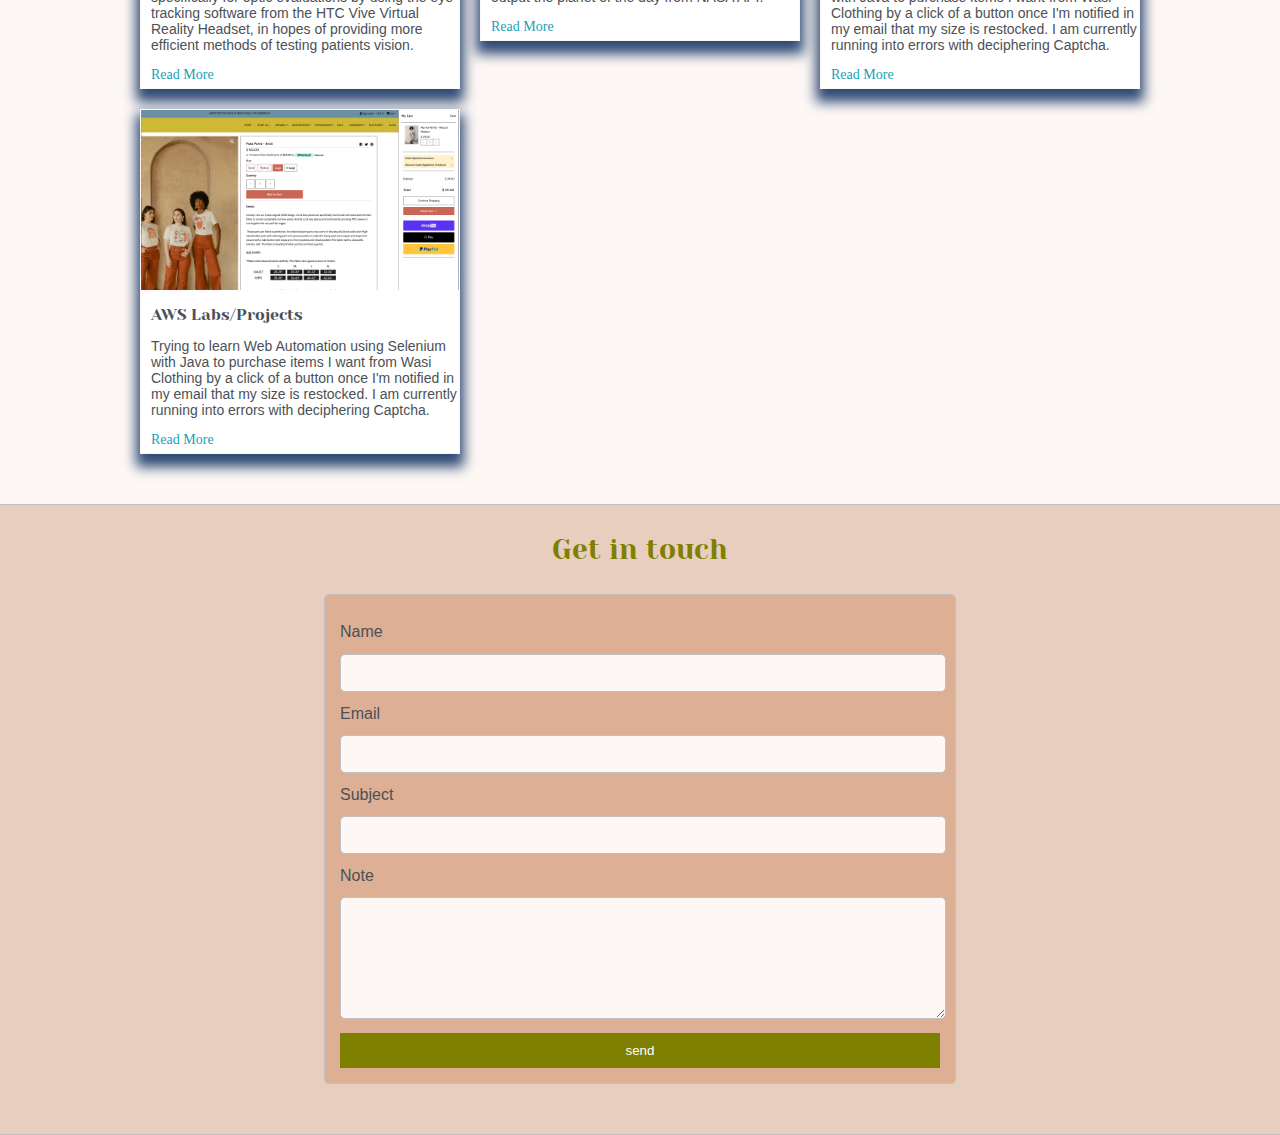
==== commit 50613b2d: "Rewriting the "My Expertise" section" ====
--- a/index.html
+++ b/index.html
@@ -105,10 +105,12 @@
 
                     <h4>MY EXPERTISE</h4>
 
-                    <p>Aspiring AWS Cloud Practitioner, recently finished interning for WeCare Insurance where I gained insight performing Web Automation/Scrapping using Selenium with Java. 
+                    <p>Aspiring AWS Cloud Practitioner, recently passed the AWS Certified Cloud Practitioner exam and recently finished interning for WeCare Insurance, where I gained insight performing Web Automation/Scraping using Selenium with Java. 
                         
-                    <p>AWS Certified Cloud Practioner Exam Date: January 22, 2021
-                    </p>
+                    <p>AWS Certified Cloud Practioner Exam Date: February 8th, 2021 (passed)</p>
+
+                    <p>AWS Certified Solutions Architect Exam Date: tbd</p>
+
                     <a target="_blank" href="atymous-IT-resume.pdf"> Download Resume</a></p>
 
                     <div id="skills">
@@ -151,6 +153,9 @@
                     <a target="_blank" href="#"> Youtube: @stillInTheMaking</a>
                     <br>
                     <a target="_blank" href="https://www.linkedin.com/in/ashia-tymous/">LinkedIn: @Ashia-Tymous</a>
+                    <br>
+                    <a target="_blank" href="https://www.instagram.com/ladytingers/?hl=en/">Instagram: @ladytingers</a>
+
                 </div>
             </div>
         </div>
@@ -186,6 +191,16 @@
                         <img class = "proj-img" src="images/WasiClothingSiteImage.jpg">
                         <div class="preview">
                             <h6 class="preview-title"> Wasi Clothing Bot </h6>
+                            <p class="preview-sum"> Trying to learn Web Automation using Selenium with Java to purchase items I want from Wasi Clothing by a click of a button once I'm notified in my email that my size is restocked. I am currently running into errors with deciphering Captcha.</p>
+                            <a href="https://github.com/atymous/WasiClothing-Bot">Read More</a>
+                        </div>
+                    </div>
+                </div>
+                <div>
+                    <div class="proj">
+                        <img class = "proj-img" src="images/WasiClothingSiteImage.jpg">
+                        <div class="preview">
+                            <h6 class="preview-title"> AWS Labs/Projects </h6>
                             <p class="preview-sum"> Trying to learn Web Automation using Selenium with Java to purchase items I want from Wasi Clothing by a click of a button once I'm notified in my email that my size is restocked. I am currently running into errors with deciphering Captcha.</p>
                             <a href="https://github.com/atymous/WasiClothing-Bot">Read More</a>
                         </div>
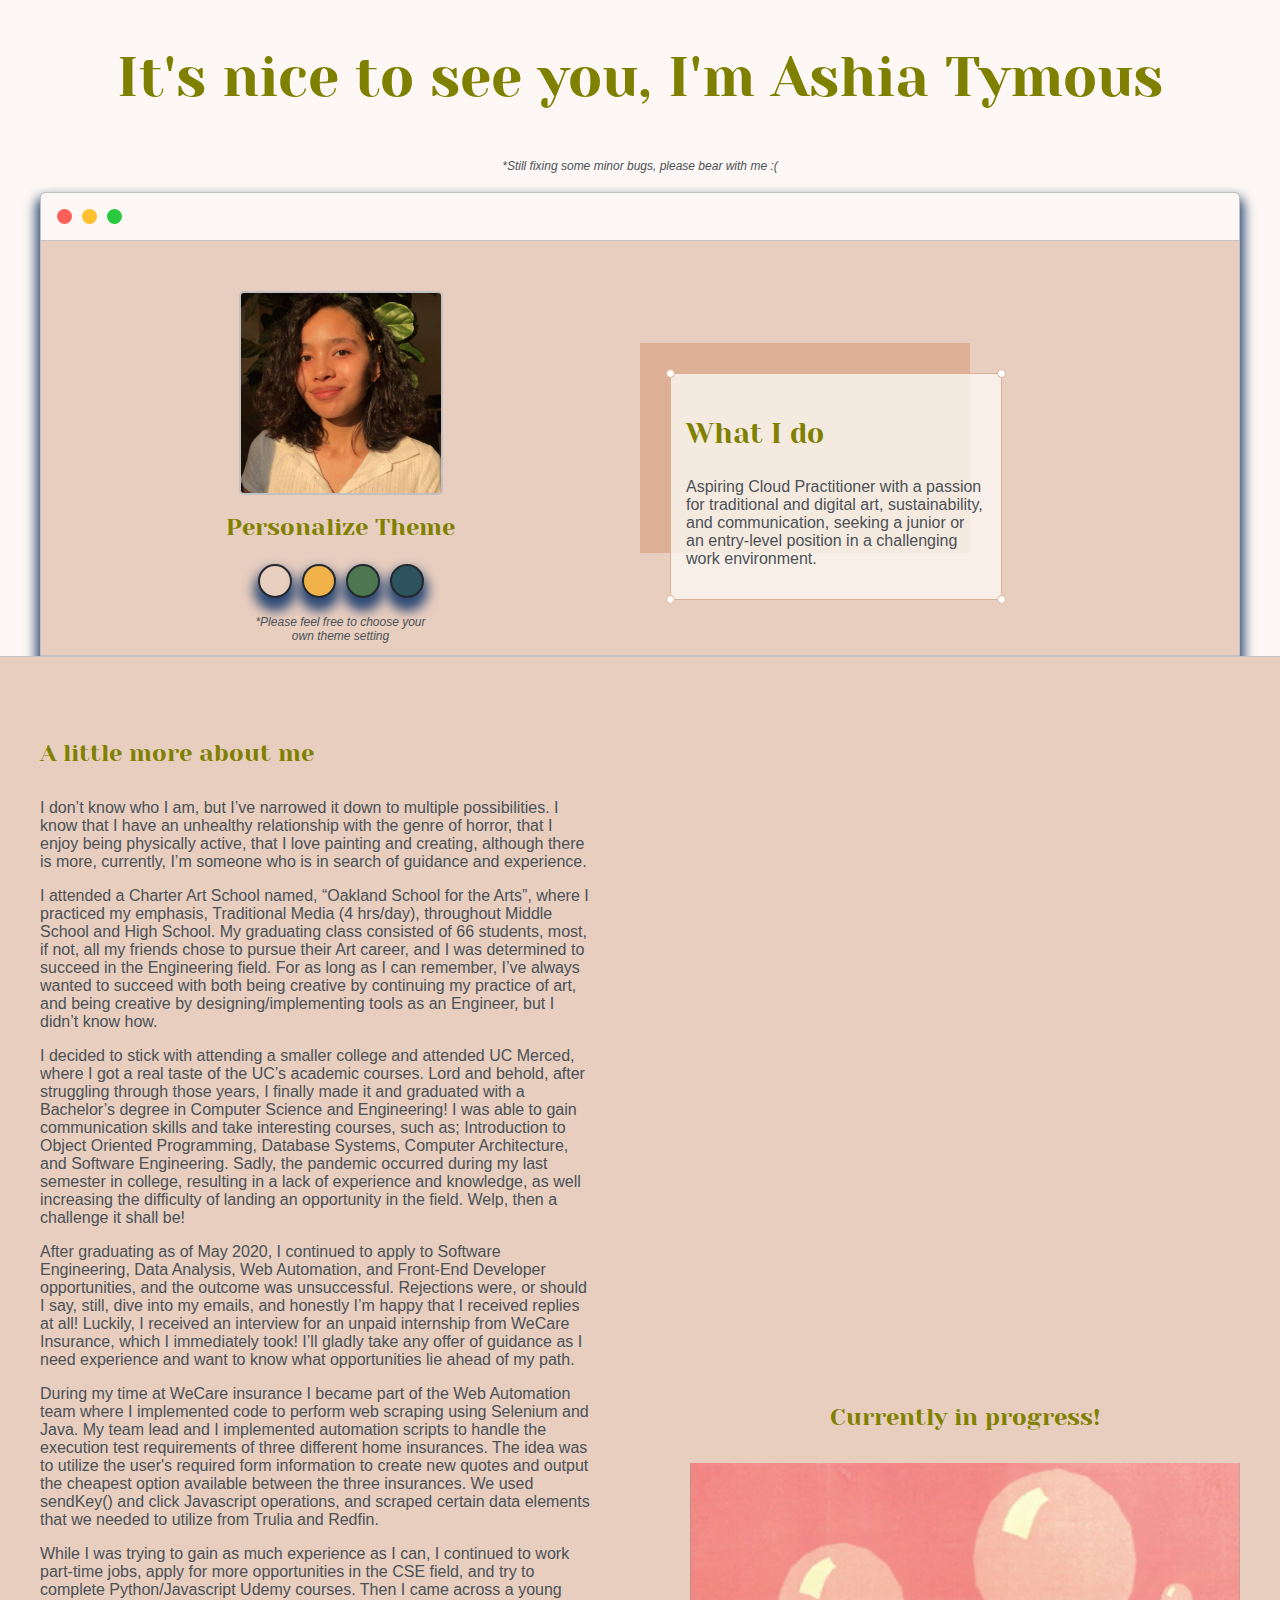
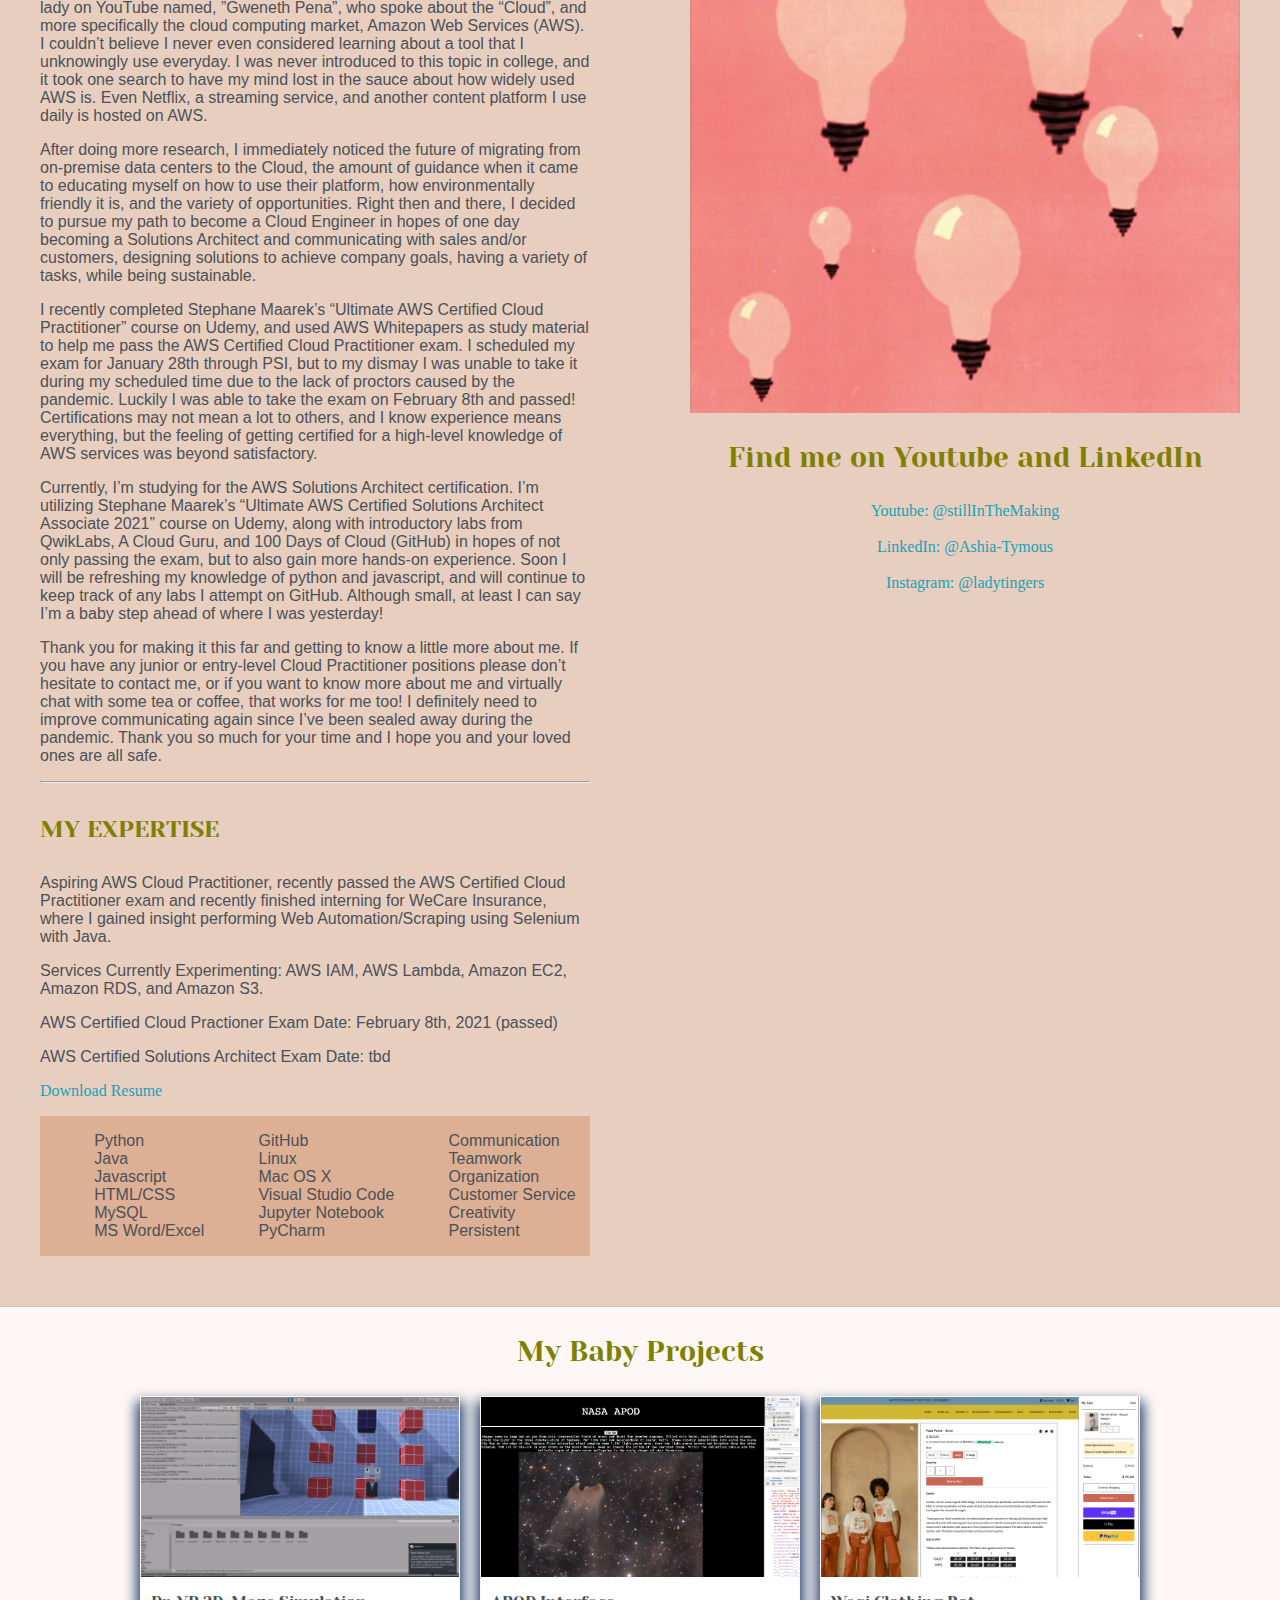
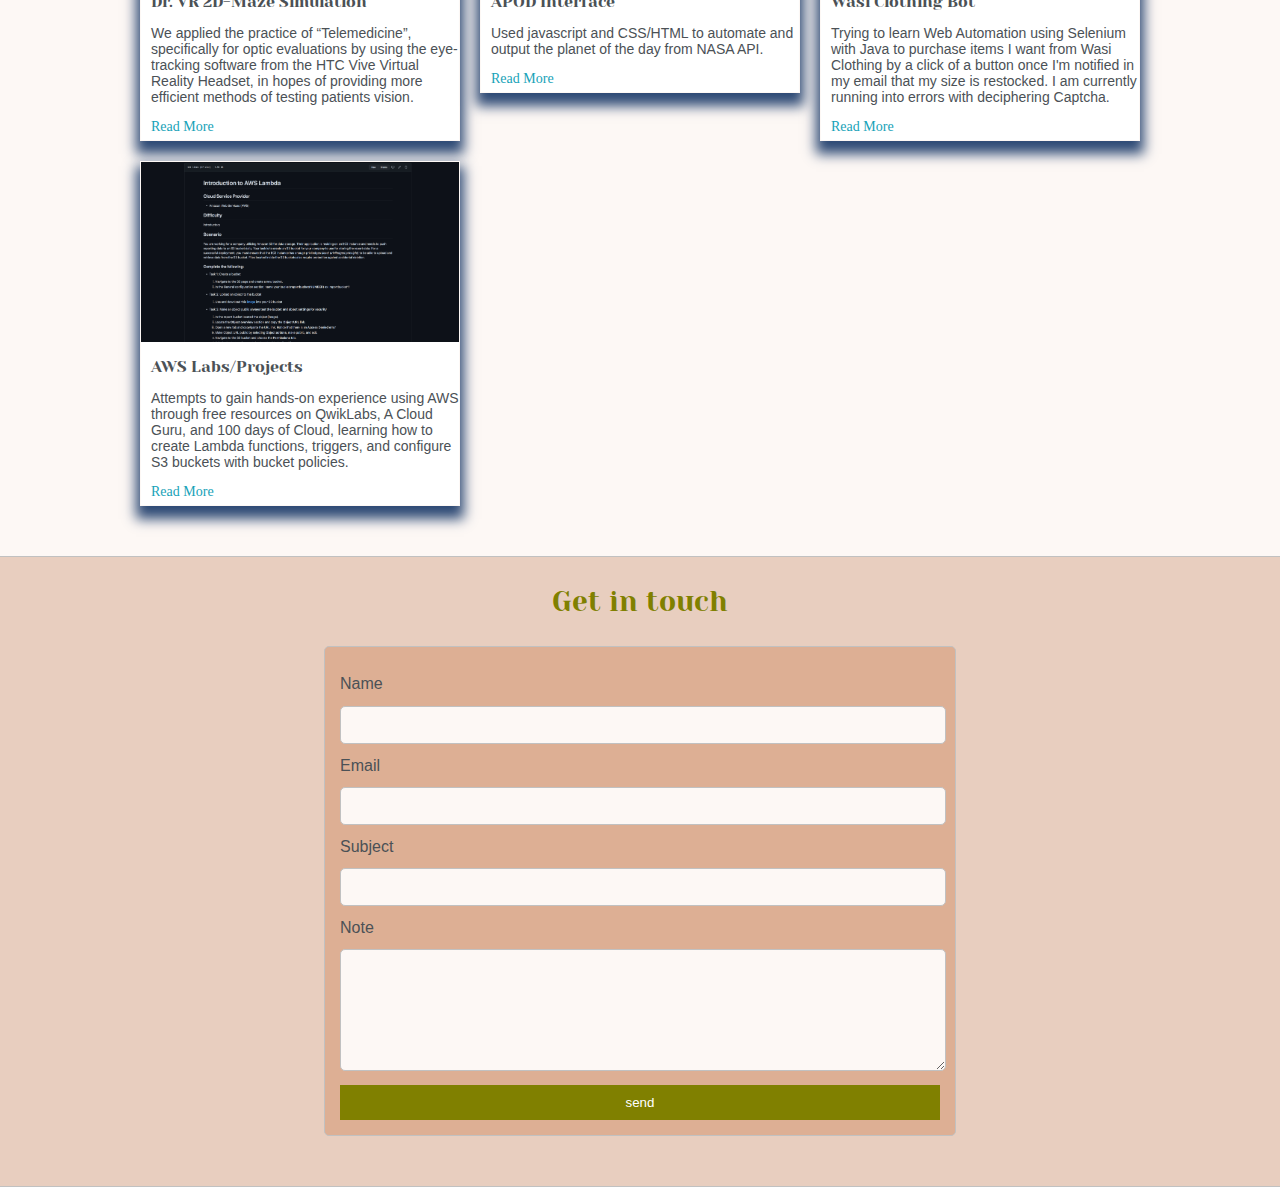
==== commit aafc6465: "included another class for another repo" ====
--- a/index.html
+++ b/index.html
@@ -105,7 +105,9 @@
 
                     <h4>MY EXPERTISE</h4>
 
-                    <p>Aspiring AWS Cloud Practitioner, recently passed the AWS Certified Cloud Practitioner exam and recently finished interning for WeCare Insurance, where I gained insight performing Web Automation/Scraping using Selenium with Java. 
+                    <p>Aspiring AWS Cloud Practitioner, recently passed the AWS Certified Cloud Practitioner exam and recently finished interning for WeCare Insurance, where I gained insight performing Web Automation/Scraping using Selenium with Java. </p>
+
+                    <p>Services Currently Experimenting: AWS IAM, AWS Lambda, Amazon EC2, Amazon RDS, and Amazon S3.</p>
                         
                     <p>AWS Certified Cloud Practioner Exam Date: February 8th, 2021 (passed)</p>
 
@@ -198,11 +200,11 @@
                 </div>
                 <div>
                     <div class="proj">
-                        <img class = "proj-img" src="images/WasiClothingSiteImage.jpg">
+                        <img class = "proj-img" src="images/AWS-labs-projects.jpg">
                         <div class="preview">
                             <h6 class="preview-title"> AWS Labs/Projects </h6>
-                            <p class="preview-sum"> Trying to learn Web Automation using Selenium with Java to purchase items I want from Wasi Clothing by a click of a button once I'm notified in my email that my size is restocked. I am currently running into errors with deciphering Captcha.</p>
-                            <a href="https://github.com/atymous/WasiClothing-Bot">Read More</a>
+                            <p class="preview-sum">Attempts to gain hands-on experience using AWS through free resources on QwikLabs, A Cloud Guru, and 100 days of Cloud, learning how to create Lambda functions, triggers, and configure S3 buckets with bucket policies.</p>
+                            <a href="https://github.com/atymous/AWS-Labs-Projects">Read More</a>
                         </div>
                     </div>
                 </div>
